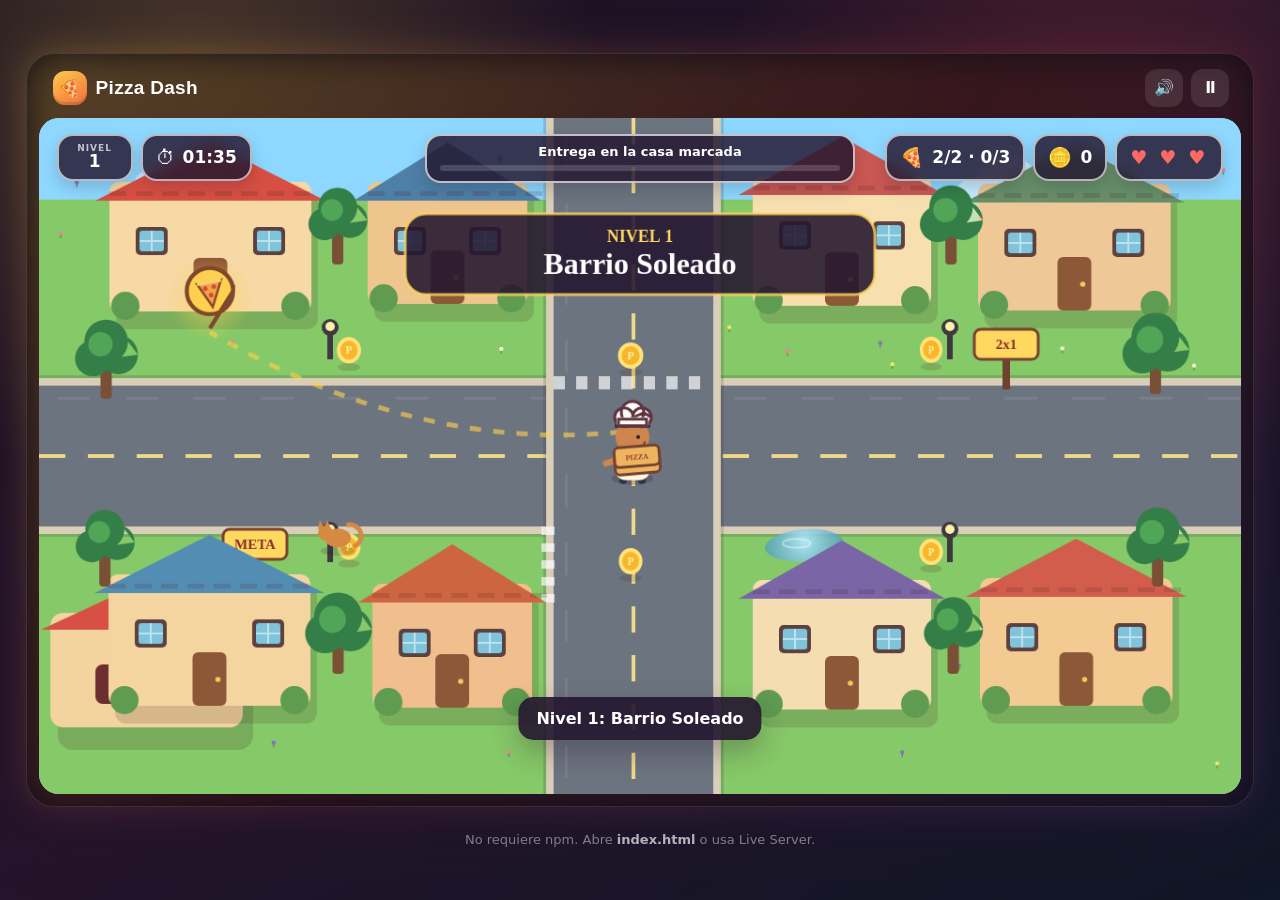
==== assets/levels/level-1/index.html @ 6b92b94e "Isolate game levels" ====
<!doctype html>
<html lang="es">
<head>
  <meta charset="utf-8" />
  <meta name="viewport" content="width=device-width, initial-scale=1, viewport-fit=cover" />
  <meta name="theme-color" content="#16111f" />
  <title>Pizza Dash — Aventura de reparto</title>
  <link rel="stylesheet" href="../../../styles.css"
  <link rel="stylesheet" href="level.css" />
</head>
<body>
  <main class="page-shell">
    <section class="game-frame" aria-label="Pizza Dash">
      <div class="frame-glow"></div>

      <header class="game-topbar">
        <div class="mini-brand">
          <span class="mini-brand__slice">🍕</span>
          <span>Pizza Dash</span>
        </div>
        <div class="topbar-actions">
          <button id="soundBtn" class="icon-button" type="button" aria-label="Activar o desactivar sonido">🔊</button>
          <button id="pauseBtn" class="icon-button hidden" type="button" aria-label="Pausar">Ⅱ</button>
        </div>
      </header>

      <div class="canvas-wrap">
        <canvas id="gameCanvas" width="1280" height="720" aria-label="Juego Pizza Dash"></canvas>

        <section id="hud" class="hud hidden" aria-live="polite">
          <div class="hud-group">
            <div class="hud-pill hud-pill--level">
              <span class="hud-label">NIVEL</span>
              <strong id="hudLevel">1</strong>
            </div>
            <div class="hud-pill">
              <span class="hud-icon">⏱</span>
              <strong id="hudTime">01:30</strong>
            </div>
          </div>

          <div class="hud-center">
            <div class="mission-card">
              <span id="missionText">Entrega la pizza</span>
              <div class="mission-progress">
                <span id="missionProgress"></span>
              </div>
            </div>
          </div>

          <div class="hud-group hud-group--right">
            <div class="hud-pill">
              <span class="hud-icon">🍕</span>
              <strong id="hudDeliveries">0/3</strong>
            </div>
            <div class="hud-pill">
              <span class="hud-icon">🪙</span>
              <strong id="hudScore">0</strong>
            </div>
            <div class="hud-pill hud-pill--hearts" id="hudHearts" aria-label="Vidas">♥ ♥ ♥</div>
          </div>
        </section>

        <section id="menuScreen" class="overlay-screen overlay-screen--menu">
          <div class="menu-hero">
            <div class="eyebrow">UNA AVENTURA SABROSA</div>
            <h1 class="logo-title">
              <span class="logo-title__pizza">PIZZA</span>
              <span class="logo-title__dash">DASH!</span>
            </h1>
            <p class="menu-copy">
              Reparte pizzas calientes, esquiva el tráfico y conviértete en la leyenda del barrio.
            </p>
            <div class="menu-actions">
              <button id="playBtn" class="primary-button" type="button">
                <span class="button-icon">▶</span>
                JUGAR
              </button>
              <button id="howBtn" class="secondary-button" type="button">CÓMO JUGAR</button>
            </div>
            <div class="controls-hint">
              <span><kbd>WASD</kbd> o <kbd>↑↓←→</kbd> mover</span>
              <span><kbd>E</kbd> o <kbd>ESPACIO</kbd> entregar</span>
              <span><kbd>SHIFT</kbd> correr</span>
            </div>
          </div>

          <div class="menu-character" aria-hidden="true">
            <div class="character-sun"></div>
            <div class="character-card">
              <div class="character-art">
                <div class="chef-hat">
                  <span></span><span></span><span></span>
                </div>
                <div class="chef-head">
                  <div class="chef-hair"></div>
                  <div class="chef-eye chef-eye--left"></div>
                  <div class="chef-eye chef-eye--right"></div>
                  <div class="chef-smile"></div>
                </div>
                <div class="chef-body">
                  <div class="chef-scarf"></div>
                  <div class="pizza-box-art">
                    <span>PIZZA</span>
                  </div>
                </div>
              </div>
              <div class="character-shadow"></div>
            </div>
          </div>
        </section>

        <section id="levelScreen" class="overlay-screen hidden">
          <div class="panel panel--wide">
            <div class="panel-heading">
              <div>
                <span class="eyebrow">ELIGE TU RUTA</span>
                <h2>Selecciona un nivel</h2>
              </div>
              <button id="backToMenuBtn" class="icon-button icon-button--light" type="button" aria-label="Volver">←</button>
            </div>

            <div class="level-grid">
              <button class="level-card level-card--one" data-level="0" data-url="../level-1/" type="button">
                <span class="level-number">01</span>
                <span class="level-scene">
                  <span class="scene-house scene-house--a"></span>
                  <span class="scene-house scene-house--b"></span>
                  <span class="scene-road"></span>
                  <span class="scene-tree scene-tree--a"></span>
                  <span class="scene-tree scene-tree--b"></span>
                </span>
                <span class="level-info">
                  <strong>Barrio Soleado</strong>
                  <small>3 entregas · Tráfico suave</small>
                </span>
                <span class="level-stars" id="stars-0">☆ ☆ ☆</span>
              </button>

              <button class="level-card level-card--two" data-level="1" data-url="../level-2/" type="button">
                <span class="level-number">02</span>
                <span class="level-scene">
                  <span class="scene-park"></span>
                  <span class="scene-pond"></span>
                  <span class="scene-tree scene-tree--c"></span>
                  <span class="scene-tree scene-tree--d"></span>
                </span>
                <span class="level-info">
                  <strong>Parque Central</strong>
                  <small>4 entregas · Charcos y gatos</small>
                </span>
                <span class="level-stars" id="stars-1">☆ ☆ ☆</span>
              </button>

              <button class="level-card level-card--three" data-level="2" data-url="../level-3/" type="button">
                <span class="level-number">03</span>
                <span class="level-scene">
                  <span class="scene-night-road"></span>
                  <span class="scene-neon scene-neon--a">PIZZA</span>
                  <span class="scene-neon scene-neon--b">CAFÉ</span>
                  <span class="scene-rain"></span>
                </span>
                <span class="level-info">
                  <strong>Ciudad Nocturna</strong>
                  <small>5 entregas · Lluvia y tráfico</small>
                </span>
                <span class="level-stars" id="stars-2">☆ ☆ ☆</span>
              </button>
            </div>
          </div>
        </section>

        <section id="howScreen" class="overlay-screen hidden">
          <div class="panel how-panel">
            <div class="panel-heading">
              <div>
                <span class="eyebrow">APRENDE EN 20 SEGUNDOS</span>
                <h2>Cómo jugar</h2>
              </div>
              <button id="closeHowBtn" class="icon-button icon-button--light" type="button" aria-label="Cerrar">×</button>
            </div>

            <div class="how-grid">
              <article class="how-item">
                <span class="how-number">1</span>
                <div class="how-illustration how-illustration--move">↕ ↔</div>
                <h3>Muévete</h3>
                <p>Usa WASD o las flechas para recorrer el mapa.</p>
              </article>
              <article class="how-item">
                <span class="how-number">2</span>
                <div class="how-illustration how-illustration--target">⌖</div>
                <h3>Sigue el marcador</h3>
                <p>La casa activa tiene una señal amarilla que rebota.</p>
              </article>
              <article class="how-item">
                <span class="how-number">3</span>
                <div class="how-illustration how-illustration--deliver">🍕</div>
                <h3>Entrega</h3>
                <p>Acércate a la puerta y presiona E o Espacio.</p>
              </article>
              <article class="how-item">
                <span class="how-number">4</span>
                <div class="how-illustration how-illustration--avoid">!</div>
                <h3>Evita choques</h3>
                <p>Los carros quitan una vida y algunos segundos.</p>
              </article>
            </div>

            <button id="howPlayBtn" class="primary-button primary-button--small" type="button">ENTENDIDO</button>
          </div>
        </section>

        <section id="pauseScreen" class="overlay-screen hidden">
          <div class="panel result-panel">
            <span class="result-icon">Ⅱ</span>
            <h2>Juego pausado</h2>
            <p>Respira. La pizza seguirá caliente.</p>
            <div class="result-actions">
              <button id="resumeBtn" class="primary-button primary-button--small" type="button">CONTINUAR</button>
              <button id="pauseMenuBtn" class="secondary-button" type="button">MENÚ</button>
            </div>
          </div>
        </section>

        <section id="resultScreen" class="overlay-screen hidden">
          <div class="panel result-panel">
            <span id="resultIcon" class="result-icon">🏆</span>
            <span id="resultEyebrow" class="eyebrow">MISIÓN COMPLETA</span>
            <h2 id="resultTitle">¡Entrega perfecta!</h2>
            <p id="resultMessage">El barrio ya tiene la cena lista.</p>

            <div class="result-stars" id="resultStars">★ ★ ★</div>

            <div class="result-stats">
              <div>
                <span>Tiempo</span>
                <strong id="resultTime">01:02</strong>
              </div>
              <div>
                <span>Puntaje</span>
                <strong id="resultScore">850</strong>
              </div>
              <div>
                <span>Entregas</span>
                <strong id="resultDeliveries">3/3</strong>
              </div>
            </div>

            <div class="result-actions">
              <button id="nextBtn" class="primary-button primary-button--small" type="button">SIGUIENTE NIVEL</button>
              <button id="retryBtn" class="secondary-button" type="button">REPETIR</button>
              <button id="resultMenuBtn" class="secondary-button" type="button">MENÚ</button>
            </div>
          </div>
        </section>

        <div id="toast" class="toast hidden">¡Pizza entregada!</div>

        <div class="mobile-controls" id="mobileControls">
          <div class="dpad">
            <button data-key="ArrowUp" class="dpad-up" aria-label="Arriba">▲</button>
            <button data-key="ArrowLeft" class="dpad-left" aria-label="Izquierda">◀</button>
            <button data-key="ArrowDown" class="dpad-down" aria-label="Abajo">▼</button>
            <button data-key="ArrowRight" class="dpad-right" aria-label="Derecha">▶</button>
          </div>
          <button id="mobileAction" class="mobile-action" aria-label="Entregar pizza">🍕</button>
        </div>
      </div>
    </section>

    <p class="page-note">
      No requiere npm. Abre <strong>index.html</strong> o usa Live Server.
    </p>
  </main>

  <script src="game.js"></script>
</body>
</html>
---- assets/levels/level-1/level.css ----
:root {
  --level-accent: #ef5a43;
}
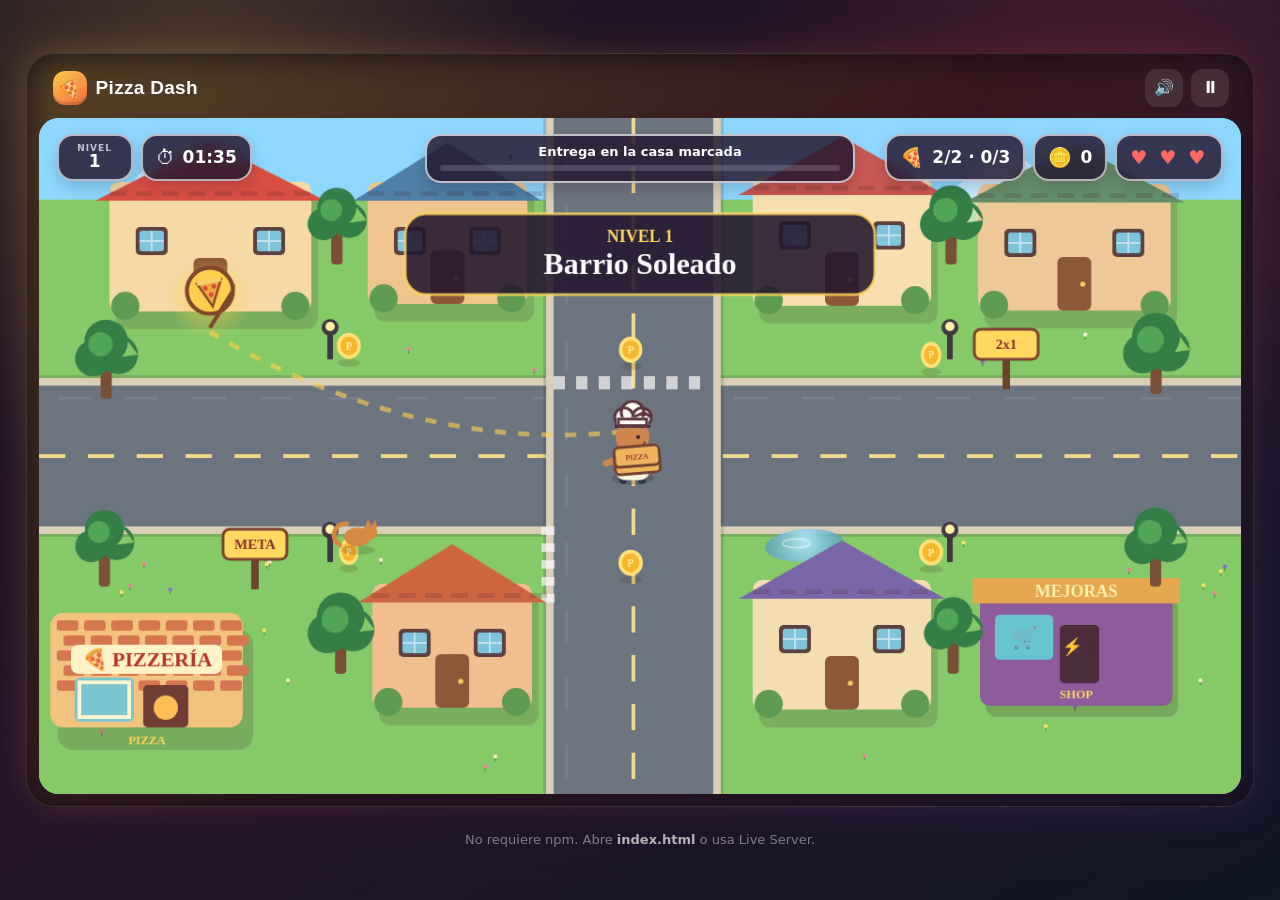
==== commit 5d9cede0: "Refine Level 1 shop and pizza spending" ====
--- a/assets/levels/level-1/index.html
+++ b/assets/levels/level-1/index.html
@@ -5,7 +5,7 @@
   <meta name="viewport" content="width=device-width, initial-scale=1, viewport-fit=cover" />
   <meta name="theme-color" content="#16111f" />
   <title>Pizza Dash — Aventura de reparto</title>
-  <link rel="stylesheet" href="../../../styles.css"
+  <link rel="stylesheet" href="../../../styles.css" />
   <link rel="stylesheet" href="level.css" />
 </head>
 <body>
@@ -223,6 +223,20 @@
           </div>
         </section>
 
+        <section id="shopScreen" class="overlay-screen hidden">
+          <div class="panel shop-panel">
+            <span class="eyebrow">TIENDA DEL BARRIO</span>
+            <h2>Mercado de mejoras</h2>
+            <p>WASD o flechas para elegir · Enter o Espacio para comprar</p>
+            <div class="shop-grid">
+              <button class="shop-card" id="speedUpgradeBtn" type="button"><span>🏃</span><strong>Zapatos turbo</strong><small>Velocidad +25</small><b></b></button>
+              <button class="shop-card" id="capacityUpgradeBtn" type="button"><span>🍕</span><strong>Mochila grande</strong><small>Capacidad +1</small><b></b></button>
+              <button class="shop-card" id="healthUpgradeBtn" type="button"><span>♥</span><strong>Corazón extra</strong><small>Salud +1</small><b></b></button>
+            </div>
+            <button id="closeShopBtn" class="secondary-button" type="button">CERRAR (ESC)</button>
+          </div>
+        </section>
+
         <section id="resultScreen" class="overlay-screen hidden">
           <div class="panel result-panel">
             <span id="resultIcon" class="result-icon">🏆</span>
--- a/styles.css
+++ b/styles.css
@@ -0,0 +1,1441 @@
+:root {
+  --ink: #24162f;
+  --ink-soft: #5e4a68;
+  --cream: #fff8e8;
+  --paper: #fffdf7;
+  --tomato: #ef4b3f;
+  --tomato-dark: #b92e32;
+  --cheese: #ffc84a;
+  --cheese-dark: #f59b2f;
+  --basil: #58a75c;
+  --purple: #7d4ab5;
+  --shadow: 0 26px 70px rgba(36, 22, 47, 0.32);
+}
+
+* {
+  box-sizing: border-box;
+}
+
+html,
+body {
+  margin: 0;
+  min-height: 100%;
+  background:
+    radial-gradient(circle at 15% 10%, rgba(255, 200, 74, 0.22), transparent 30%),
+    radial-gradient(circle at 85% 15%, rgba(239, 75, 63, 0.19), transparent 28%),
+    linear-gradient(145deg, #17101f 0%, #25142b 48%, #101726 100%);
+  color: var(--ink);
+  font-family: "Trebuchet MS", system-ui, -apple-system, BlinkMacSystemFont, "Segoe UI", sans-serif;
+  overflow-x: hidden;
+}
+
+html {
+  height: 100%;
+}
+
+body {
+  min-height: 100dvh;
+  width: 100%;
+}
+
+body::before {
+  content: "";
+  position: fixed;
+  inset: 0;
+  pointer-events: none;
+  opacity: 0.28;
+  background-image:
+    linear-gradient(rgba(255,255,255,0.025) 1px, transparent 1px),
+    linear-gradient(90deg, rgba(255,255,255,0.025) 1px, transparent 1px);
+  background-size: 28px 28px;
+}
+
+button,
+kbd {
+  font: inherit;
+}
+
+button {
+  cursor: pointer;
+}
+
+.hidden {
+  display: none !important;
+}
+
+.page-shell {
+  width: min(1500px, 100%);
+  margin: 0 auto;
+  min-height: 100dvh;
+  padding: clamp(8px, 2vw, 28px);
+  display: grid;
+  align-content: center;
+  gap: 12px;
+}
+
+.game-frame {
+  position: relative;
+  border: 1px solid rgba(255,255,255,0.12);
+  border-radius: 28px;
+  padding: 12px;
+  background: rgba(12, 10, 18, 0.84);
+  box-shadow: var(--shadow);
+  backdrop-filter: blur(18px);
+}
+
+.frame-glow {
+  position: absolute;
+  inset: -1px;
+  z-index: -1;
+  border-radius: 28px;
+  background: linear-gradient(135deg, rgba(255,196,77,.28), rgba(240,80,69,.16), rgba(125,74,181,.2));
+  filter: blur(18px);
+}
+
+.game-topbar {
+  height: 52px;
+  padding: 0 12px 8px 14px;
+  color: #fff;
+  display: flex;
+  align-items: center;
+  justify-content: space-between;
+}
+
+.mini-brand {
+  display: flex;
+  align-items: center;
+  gap: 9px;
+  font-family: "Arial Rounded MT Bold", "Trebuchet MS", sans-serif;
+  font-size: 19px;
+  font-weight: 800;
+  letter-spacing: .3px;
+}
+
+.mini-brand__slice {
+  display: inline-grid;
+  place-items: center;
+  width: 34px;
+  height: 34px;
+  border-radius: 12px;
+  background: linear-gradient(145deg, #ffca4e, #ef6d3f);
+  box-shadow: inset 0 -3px 0 rgba(99,38,32,.2);
+}
+
+.topbar-actions {
+  display: flex;
+  gap: 8px;
+}
+
+.icon-button {
+  width: 38px;
+  height: 38px;
+  border: 0;
+  border-radius: 12px;
+  color: #fff;
+  background: rgba(255,255,255,.1);
+  display: grid;
+  place-items: center;
+  font-weight: 900;
+  transition: transform .18s ease, background .18s ease;
+}
+
+.icon-button:hover {
+  transform: translateY(-2px);
+  background: rgba(255,255,255,.18);
+}
+
+.icon-button--light {
+  color: var(--ink);
+  background: #f2e8d7;
+}
+
+.canvas-wrap {
+  position: relative;
+  overflow: hidden;
+  width: 100%;
+  max-height: calc(100dvh - 118px);
+  aspect-ratio: 16 / 9;
+  border-radius: 20px;
+  background: #8fd7ff;
+  isolation: isolate;
+  touch-action: none;
+}
+
+#gameCanvas {
+  width: 100%;
+  height: 100%;
+  display: block;
+  background: #8fd7ff;
+  object-fit: contain;
+}
+
+.overlay-screen {
+  position: absolute;
+  inset: 0;
+  z-index: 15;
+  display: grid;
+  place-items: center;
+  padding: clamp(22px, 4vw, 64px);
+  background: rgba(24, 14, 30, 0.48);
+  backdrop-filter: blur(5px);
+  animation: overlayIn .3s ease both;
+}
+
+.overlay-screen--menu {
+  grid-template-columns: 1.1fr .9fr;
+  gap: 24px;
+  background:
+    linear-gradient(90deg, rgba(38,19,48,.93) 0%, rgba(38,19,48,.78) 46%, rgba(38,19,48,.18) 100%),
+    radial-gradient(circle at 76% 42%, rgba(255,202,74,.38), transparent 25%);
+  backdrop-filter: none;
+}
+
+@keyframes overlayIn {
+  from { opacity: 0; transform: scale(1.01); }
+  to { opacity: 1; transform: scale(1); }
+}
+
+.menu-hero {
+  align-self: center;
+  justify-self: start;
+  max-width: 660px;
+  color: #fff;
+  padding-left: clamp(12px, 4vw, 58px);
+}
+
+.eyebrow {
+  display: block;
+  color: var(--cheese);
+  font-size: 13px;
+  font-weight: 900;
+  letter-spacing: 2.2px;
+  text-transform: uppercase;
+  margin-bottom: 6px;
+}
+
+.logo-title {
+  display: flex;
+  flex-direction: column;
+  margin: 0;
+  font-family: "Arial Rounded MT Bold", "Trebuchet MS", sans-serif;
+  font-weight: 800;
+  font-size: clamp(62px, 9vw, 132px);
+  line-height: .72;
+  letter-spacing: 0;
+  transform: rotate(-2deg);
+  filter: drop-shadow(0 8px 0 rgba(61,18,33,.32));
+}
+
+.logo-title__pizza {
+  color: var(--cheese);
+  -webkit-text-stroke: 3px #6b2f23;
+  text-shadow:
+    0 4px 0 #f18a31,
+    0 8px 0 #c84a31;
+}
+
+.logo-title__dash {
+  padding-left: .32em;
+  color: #ff5e4e;
+  -webkit-text-stroke: 3px #6b2235;
+  text-shadow:
+    0 4px 0 #c93b39,
+    0 8px 0 #8f2434;
+}
+
+.menu-copy {
+  max-width: 620px;
+  margin: 34px 0 24px;
+  color: rgba(255,255,255,.82);
+  font-size: clamp(16px, 1.55vw, 23px);
+  line-height: 1.55;
+}
+
+.menu-actions,
+.result-actions {
+  display: flex;
+  flex-wrap: wrap;
+  gap: 12px;
+}
+
+.primary-button,
+.secondary-button {
+  min-height: 50px;
+  border-radius: 16px;
+  padding: 0 26px;
+  font-family: "Arial Rounded MT Bold", "Trebuchet MS", sans-serif;
+  font-size: 17px;
+  font-weight: 800;
+  letter-spacing: .4px;
+  transition: transform .16s ease, box-shadow .16s ease, filter .16s ease;
+}
+
+.primary-button {
+  border: 0;
+  color: #4c2919;
+  background: linear-gradient(180deg, #ffd85f 0%, #ffb63d 100%);
+  box-shadow:
+    0 6px 0 #c76e28,
+    0 13px 22px rgba(17, 8, 15, .28);
+}
+
+.primary-button:hover {
+  transform: translateY(-2px);
+  filter: brightness(1.04);
+}
+
+.primary-button:active {
+  transform: translateY(4px);
+  box-shadow: 0 2px 0 #c76e28;
+}
+
+.primary-button--small {
+  min-width: 180px;
+}
+
+.shop-panel {
+  width: min(920px, 100%);
+  text-align: center;
+  color: #fff;
+  background: linear-gradient(145deg, #61372d, #2b1b2d);
+  border: 4px solid #e4a44f;
+  box-shadow: 0 18px 0 rgba(43, 20, 28, .35), inset 0 0 0 3px rgba(255, 224, 137, .16);
+}
+
+.shop-panel h2 { margin: 4px 0 8px; color: #ffd85f; }
+.shop-panel p { margin: 0 0 22px; color: rgba(255,255,255,.75); }
+.shop-grid { display: grid; grid-template-columns: repeat(3, 1fr); gap: 16px; margin-bottom: 22px; }
+.shop-card { min-height: 190px; border: 3px solid rgba(255,216,95,.35); border-radius: 18px; padding: 18px 12px; color: #fff; background: rgba(255,255,255,.1); cursor: pointer; display: grid; place-items: center; gap: 5px; font: inherit; }
+.shop-card.is-selected, .shop-card:hover { border-color: #ffd85f; background: rgba(255,190,63,.2); transform: translateY(-3px); }
+.shop-card:disabled { opacity: .48; }
+.shop-card-icon { font-size: 48px; }
+.shop-card strong { font-size: 18px; }
+.shop-card small { color: rgba(255,255,255,.72); }
+.shop-card b { color: #ffd85f; font-size: 17px; }
+@media (max-width: 700px) { .shop-grid { grid-template-columns: 1fr; } .shop-card { min-height: 105px; } }
+
+.secondary-button {
+  border: 1px solid rgba(255,255,255,.24);
+  color: #fff;
+  background: rgba(255,255,255,.09);
+}
+
+.secondary-button:hover {
+  transform: translateY(-2px);
+  background: rgba(255,255,255,.16);
+}
+
+.button-icon {
+  margin-right: 10px;
+}
+
+.controls-hint {
+  display: flex;
+  flex-wrap: wrap;
+  gap: 18px;
+  margin-top: 26px;
+  color: rgba(255,255,255,.62);
+  font-size: 13px;
+}
+
+kbd {
+  display: inline-block;
+  padding: 3px 7px;
+  border: 1px solid rgba(255,255,255,.22);
+  border-radius: 7px;
+  color: #fff;
+  background: rgba(255,255,255,.09);
+  box-shadow: inset 0 -2px 0 rgba(0,0,0,.24);
+}
+
+.menu-character {
+  position: relative;
+  align-self: stretch;
+  min-height: 400px;
+}
+
+.character-sun {
+  position: absolute;
+  width: min(36vw, 480px);
+  height: min(36vw, 480px);
+  top: 50%;
+  left: 50%;
+  border-radius: 50%;
+  transform: translate(-48%, -50%);
+  background:
+    radial-gradient(circle, #ffe8a3 0%, #ffc955 58%, #ff9f3d 100%);
+  box-shadow: 0 0 100px rgba(255,190,64,.38);
+}
+
+.character-card {
+  position: absolute;
+  inset: 0;
+  display: grid;
+  place-items: center;
+  animation: hoverCharacter 3.2s ease-in-out infinite;
+}
+
+@keyframes hoverCharacter {
+  0%,100% { transform: translateY(4px) rotate(-1deg); }
+  50% { transform: translateY(-9px) rotate(1deg); }
+}
+
+.character-art {
+  position: relative;
+  width: clamp(220px, 27vw, 430px);
+  height: clamp(300px, 40vw, 580px);
+  filter: drop-shadow(0 25px 16px rgba(62,24,34,.34));
+}
+
+.chef-hat {
+  position: absolute;
+  left: 20%;
+  top: 3%;
+  width: 60%;
+  height: 23%;
+  border-radius: 44% 44% 26% 26%;
+  background: #fffaf0;
+  border: 8px solid #5b2b32;
+  z-index: 4;
+}
+
+.chef-hat span {
+  position: absolute;
+  top: -22%;
+  width: 42%;
+  height: 70%;
+  border-radius: 50%;
+  background: #fffaf0;
+  border: 8px solid #5b2b32;
+}
+
+.chef-hat span:nth-child(1) { left: -4%; }
+.chef-hat span:nth-child(2) { left: 30%; top: -35%; }
+.chef-hat span:nth-child(3) { right: -4%; }
+
+.chef-head {
+  position: absolute;
+  left: 23%;
+  top: 18%;
+  width: 54%;
+  height: 35%;
+  border-radius: 46% 46% 44% 44%;
+  background: #d88952;
+  border: 8px solid #5b2b32;
+  z-index: 3;
+  overflow: hidden;
+}
+
+.chef-hair {
+  position: absolute;
+  left: -8%;
+  right: -8%;
+  top: -18%;
+  height: 45%;
+  border-radius: 50%;
+  background: #3a2028;
+}
+
+.chef-eye {
+  position: absolute;
+  top: 45%;
+  width: 7%;
+  height: 10%;
+  border-radius: 50%;
+  background: #24131d;
+}
+
+.chef-eye--left { left: 31%; }
+.chef-eye--right { right: 31%; }
+
+.chef-smile {
+  position: absolute;
+  left: 40%;
+  bottom: 20%;
+  width: 20%;
+  height: 10%;
+  border-bottom: 5px solid #6d2c2d;
+  border-radius: 50%;
+}
+
+.chef-body {
+  position: absolute;
+  left: 19%;
+  top: 48%;
+  width: 62%;
+  height: 39%;
+  border-radius: 40% 40% 28% 28%;
+  background: #fff7e7;
+  border: 8px solid #5b2b32;
+}
+
+.chef-scarf {
+  position: absolute;
+  left: 34%;
+  top: -4%;
+  width: 32%;
+  height: 13%;
+  border-radius: 12px;
+  background: #e9453a;
+}
+
+.pizza-box-art {
+  position: absolute;
+  left: -12%;
+  top: 31%;
+  width: 124%;
+  height: 35%;
+  display: grid;
+  place-items: center;
+  border-radius: 15px;
+  color: #8b3129;
+  font-family: "Arial Rounded MT Bold", "Trebuchet MS", sans-serif;
+  font-size: clamp(24px, 3vw, 48px);
+  font-weight: 900;
+  background: #f5bd63;
+  border: 8px solid #7d3b2e;
+  transform: rotate(-4deg);
+}
+
+.character-shadow {
+  position: absolute;
+  bottom: 7%;
+  width: 56%;
+  height: 8%;
+  border-radius: 50%;
+  background: rgba(61,23,31,.34);
+  filter: blur(8px);
+}
+
+.panel {
+  width: min(820px, 96%);
+  max-height: min(88dvh, 680px);
+  overflow: auto;
+  padding: clamp(24px, 4vw, 46px);
+  border-radius: 26px;
+  background: rgba(255, 250, 239, .97);
+  box-shadow: 0 30px 80px rgba(30,13,35,.33);
+  border: 1px solid rgba(90,53,45,.11);
+}
+
+.panel--wide {
+  width: min(1160px, 98%);
+}
+
+.panel-heading {
+  display: flex;
+  align-items: center;
+  justify-content: space-between;
+  gap: 18px;
+  margin-bottom: 28px;
+}
+
+.panel-heading h2,
+.result-panel h2 {
+  margin: 0;
+  font-family: "Arial Rounded MT Bold", "Trebuchet MS", sans-serif;
+  color: var(--ink);
+  font-size: clamp(30px, 4vw, 52px);
+  line-height: 1;
+}
+
+.panel .eyebrow {
+  color: var(--tomato);
+}
+
+.level-grid {
+  display: grid;
+  grid-template-columns: repeat(3, 1fr);
+  gap: 18px;
+}
+
+.level-card {
+  position: relative;
+  min-height: 330px;
+  padding: 0;
+  overflow: hidden;
+  border: 0;
+  border-radius: 22px;
+  text-align: left;
+  text-decoration: none;
+  color: #fff;
+  background: #98cf78;
+  box-shadow: 0 10px 24px rgba(61,34,39,.15);
+  transition: transform .2s ease, box-shadow .2s ease;
+}
+
+.level-card:hover {
+  transform: translateY(-8px);
+  box-shadow: 0 18px 34px rgba(61,34,39,.24);
+}
+
+.level-card--two { background: #6ab879; }
+.level-card--three { background: #282b68; }
+
+.level-number {
+  position: absolute;
+  z-index: 3;
+  top: 14px;
+  left: 16px;
+  width: 46px;
+  height: 46px;
+  display: grid;
+  place-items: center;
+  border-radius: 14px;
+  color: var(--ink);
+  font-family: "Arial Rounded MT Bold", "Trebuchet MS", sans-serif;
+  font-weight: 900;
+  background: var(--cheese);
+  box-shadow: 0 5px 0 rgba(87,48,25,.25);
+}
+
+.level-scene {
+  position: relative;
+  display: block;
+  height: 225px;
+  overflow: hidden;
+  background:
+    linear-gradient(#84d7ff 0 42%, #96d778 42% 100%);
+}
+
+.level-card--two .level-scene {
+  background:
+    radial-gradient(circle at 60% 55%, #5ba9c4 0 12%, transparent 13%),
+    linear-gradient(#8fd9ff 0 35%, #78c56d 35% 100%);
+}
+
+.level-card--three .level-scene {
+  background:
+    radial-gradient(circle at 70% 18%, rgba(255,240,169,.72) 0 7%, transparent 8%),
+    linear-gradient(#1c245a 0 45%, #24284e 45% 100%);
+}
+
+.scene-road,
+.scene-night-road {
+  position: absolute;
+  left: -10%;
+  bottom: 20px;
+  width: 120%;
+  height: 82px;
+  transform: rotate(-8deg);
+  background: #667080;
+  border-top: 10px solid #d9cbb5;
+  border-bottom: 10px solid #d9cbb5;
+}
+
+.scene-night-road {
+  background: #383e59;
+  box-shadow: inset 0 0 25px rgba(90,150,255,.18);
+}
+
+.scene-road::after,
+.scene-night-road::after {
+  content: "";
+  position: absolute;
+  left: 0;
+  right: 0;
+  top: 50%;
+  height: 4px;
+  background: repeating-linear-gradient(90deg, #f9dd7a 0 22px, transparent 22px 42px);
+}
+
+.scene-house {
+  position: absolute;
+  width: 88px;
+  height: 74px;
+  bottom: 92px;
+  border-radius: 8px;
+  background: #fff3da;
+  box-shadow: inset 0 -8px 0 #e8c99a;
+}
+
+.scene-house::before {
+  content: "";
+  position: absolute;
+  left: -10px;
+  right: -10px;
+  top: -38px;
+  height: 48px;
+  clip-path: polygon(50% 0, 100% 100%, 0 100%);
+  background: #d64d3f;
+}
+
+.scene-house--a { left: 36px; }
+.scene-house--b { right: 34px; transform: scale(.86); }
+
+.scene-tree {
+  position: absolute;
+  width: 46px;
+  height: 46px;
+  border-radius: 50%;
+  background: #3f9353;
+  box-shadow: -18px 10px 0 #51a95f, 15px 12px 0 #2f7d45;
+}
+
+.scene-tree::after {
+  content: "";
+  position: absolute;
+  left: 20px;
+  top: 38px;
+  width: 8px;
+  height: 48px;
+  background: #7f5233;
+}
+
+.scene-tree--a { left: 10px; top: 60px; }
+.scene-tree--b { right: 16px; top: 42px; }
+.scene-tree--c { left: 20px; top: 54px; }
+.scene-tree--d { right: 20px; top: 35px; }
+
+.scene-park {
+  position: absolute;
+  inset: 46px 36px 20px;
+  border-radius: 35%;
+  border: 12px solid #dfc89e;
+  background: #73c367;
+}
+
+.scene-pond {
+  position: absolute;
+  left: 38%;
+  top: 52%;
+  width: 34%;
+  height: 22%;
+  border-radius: 50%;
+  background: #69b8d4;
+  box-shadow: inset 0 0 0 7px rgba(255,255,255,.2);
+}
+
+.scene-neon {
+  position: absolute;
+  padding: 6px 10px;
+  border-radius: 7px;
+  font-size: 12px;
+  font-weight: 900;
+  letter-spacing: 1px;
+  background: rgba(17,16,39,.7);
+}
+
+.scene-neon--a {
+  left: 22px;
+  top: 56px;
+  color: #ff6b8a;
+  border: 2px solid #ff4f75;
+  box-shadow: 0 0 15px #ff4f75;
+}
+
+.scene-neon--b {
+  right: 22px;
+  top: 88px;
+  color: #78d9ff;
+  border: 2px solid #55c9ff;
+  box-shadow: 0 0 15px #55c9ff;
+}
+
+.scene-rain {
+  position: absolute;
+  inset: 0;
+  opacity: .5;
+  background-image: repeating-linear-gradient(110deg, transparent 0 17px, rgba(190,220,255,.6) 18px 20px, transparent 21px 38px);
+}
+
+.level-info {
+  display: block;
+  padding: 20px 18px 6px;
+}
+
+.level-info strong {
+  display: block;
+  font-family: "Arial Rounded MT Bold", "Trebuchet MS", sans-serif;
+  font-size: 23px;
+  line-height: 1;
+}
+
+.level-info small {
+  display: block;
+  margin-top: 7px;
+  color: rgba(255,255,255,.76);
+  font-size: 13px;
+}
+
+.level-stars {
+  display: block;
+  padding: 0 18px 18px;
+  color: var(--cheese);
+  font-size: 22px;
+  letter-spacing: 3px;
+}
+
+.how-panel {
+  width: min(1040px, 98%);
+}
+
+.how-grid {
+  display: grid;
+  grid-template-columns: repeat(4, 1fr);
+  gap: 14px;
+  margin-bottom: 26px;
+}
+
+.how-item {
+  position: relative;
+  min-height: 230px;
+  padding: 22px 18px;
+  border-radius: 18px;
+  background: #f6eddc;
+  text-align: center;
+}
+
+.how-number {
+  position: absolute;
+  top: 12px;
+  left: 12px;
+  width: 29px;
+  height: 29px;
+  display: grid;
+  place-items: center;
+  border-radius: 10px;
+  color: #fff;
+  font-weight: 900;
+  background: var(--tomato);
+}
+
+.how-illustration {
+  width: 84px;
+  height: 84px;
+  margin: 8px auto 14px;
+  display: grid;
+  place-items: center;
+  border-radius: 24px;
+  color: #fff;
+  font-size: 35px;
+  font-weight: 900;
+  background: linear-gradient(145deg, var(--purple), #4f3a9a);
+  box-shadow: 0 10px 0 rgba(68,43,88,.14);
+}
+
+.how-illustration--target { background: linear-gradient(145deg, #ffb63d, #ef6d3f); }
+.how-illustration--deliver { background: linear-gradient(145deg, #5cad67, #3f8c55); }
+.how-illustration--avoid { background: linear-gradient(145deg, #ef4b3f, #b92e32); }
+
+.how-item h3 {
+  margin: 0 0 7px;
+  font-family: "Arial Rounded MT Bold", "Trebuchet MS", sans-serif;
+  font-size: 20px;
+}
+
+.how-item p {
+  margin: 0;
+  color: var(--ink-soft);
+  font-size: 14px;
+  line-height: 1.45;
+}
+
+.result-panel {
+  width: min(650px, 95%);
+  text-align: center;
+}
+
+.result-panel p {
+  color: var(--ink-soft);
+  font-size: 17px;
+}
+
+.result-icon {
+  display: block;
+  margin-bottom: 8px;
+  font-size: 64px;
+}
+
+.result-stars {
+  margin: 18px 0;
+  color: var(--cheese-dark);
+  font-size: 44px;
+  letter-spacing: 8px;
+  text-shadow: 0 4px 0 rgba(133,74,34,.16);
+}
+
+.result-stats {
+  display: grid;
+  grid-template-columns: repeat(3, 1fr);
+  gap: 12px;
+  margin: 22px 0 26px;
+}
+
+.result-stats div {
+  padding: 15px 10px;
+  border-radius: 16px;
+  background: #f3eadb;
+}
+
+.result-stats span {
+  display: block;
+  color: var(--ink-soft);
+  font-size: 12px;
+  font-weight: 800;
+  text-transform: uppercase;
+  letter-spacing: .8px;
+}
+
+.result-stats strong {
+  display: block;
+  margin-top: 3px;
+  font-family: "Arial Rounded MT Bold", "Trebuchet MS", sans-serif;
+  font-size: 23px;
+}
+
+.result-panel .secondary-button {
+  color: var(--ink);
+  border-color: #dbc9b1;
+  background: #f3eadb;
+}
+
+.hud {
+  position: absolute;
+  z-index: 10;
+  inset: 16px 18px auto;
+  display: grid;
+  grid-template-columns: 1fr auto 1fr;
+  align-items: start;
+  gap: 12px;
+  pointer-events: none;
+}
+
+.hud-group {
+  display: flex;
+  gap: 8px;
+}
+
+.hud-group--right {
+  justify-content: flex-end;
+}
+
+.hud-pill {
+  min-height: 47px;
+  padding: 8px 13px;
+  display: flex;
+  align-items: center;
+  gap: 8px;
+  border: 2px solid rgba(255,255,255,.65);
+  border-radius: 16px;
+  color: #fff;
+  background: rgba(36,22,47,.83);
+  box-shadow: 0 7px 15px rgba(24,11,30,.17);
+  backdrop-filter: blur(8px);
+}
+
+.hud-pill strong {
+  font-size: 17px;
+}
+
+.hud-label {
+  font-size: 9px;
+  font-weight: 900;
+  letter-spacing: 1px;
+  opacity: .7;
+}
+
+.hud-pill--level {
+  min-width: 76px;
+  flex-direction: column;
+  gap: 0;
+  justify-content: center;
+  line-height: 1;
+}
+
+.hud-icon {
+  font-size: 19px;
+}
+
+.hud-pill--hearts {
+  color: #ff6964;
+  letter-spacing: 3px;
+  font-size: 19px;
+}
+
+.hud-center {
+  min-width: clamp(240px, 34vw, 430px);
+}
+
+.mission-card {
+  padding: 8px 13px 10px;
+  border: 2px solid rgba(255,255,255,.7);
+  border-radius: 16px;
+  color: #fff;
+  background: rgba(36,22,47,.83);
+  text-align: center;
+  box-shadow: 0 7px 15px rgba(24,11,30,.17);
+}
+
+.mission-card > span {
+  display: block;
+  margin-bottom: 6px;
+  font-size: 13px;
+  font-weight: 900;
+}
+
+.mission-progress {
+  height: 6px;
+  overflow: hidden;
+  border-radius: 10px;
+  background: rgba(255,255,255,.16);
+}
+
+.mission-progress span {
+  display: block;
+  width: 0;
+  height: 100%;
+  border-radius: inherit;
+  background: linear-gradient(90deg, #ffd75e, #ff8e3c);
+  transition: width .25s ease;
+}
+
+.toast {
+  position: absolute;
+  z-index: 30;
+  left: 50%;
+  bottom: 8%;
+  transform: translateX(-50%);
+  padding: 12px 18px;
+  border-radius: 15px;
+  color: #fff;
+  font-weight: 900;
+  background: rgba(36,22,47,.9);
+  box-shadow: 0 12px 28px rgba(31,13,37,.28);
+  animation: toastIn .25s ease both;
+  max-width: min(86%, 560px);
+  text-align: center;
+}
+
+@keyframes toastIn {
+  from { opacity: 0; transform: translate(-50%, 12px); }
+  to { opacity: 1; transform: translate(-50%, 0); }
+}
+
+.mobile-controls {
+  position: absolute;
+  z-index: 12;
+  left: 18px;
+  right: 18px;
+  bottom: 18px;
+  display: none;
+  justify-content: space-between;
+  align-items: end;
+  pointer-events: none;
+}
+
+.dpad {
+  position: relative;
+  width: 148px;
+  height: 148px;
+  pointer-events: auto;
+}
+
+.dpad button,
+.mobile-action {
+  position: absolute;
+  width: 48px;
+  height: 48px;
+  border: 1px solid rgba(255,255,255,.4);
+  border-radius: 16px;
+  color: #fff;
+  background: rgba(36,22,47,.72);
+  backdrop-filter: blur(7px);
+  font-weight: 900;
+  touch-action: none;
+  user-select: none;
+}
+
+.dpad-up { left: 50px; top: 0; }
+.dpad-left { left: 0; top: 50px; }
+.dpad-down { left: 50px; top: 100px; }
+.dpad-right { left: 100px; top: 50px; }
+
+.mobile-action {
+  position: static;
+  width: 76px;
+  height: 76px;
+  border-radius: 50%;
+  font-size: 28px;
+  pointer-events: auto;
+  background: rgba(232,75,61,.85);
+}
+
+.page-note {
+  margin: 13px 0 0;
+  color: rgba(255,255,255,.52);
+  text-align: center;
+  font-size: 13px;
+}
+
+.page-note strong {
+  color: rgba(255,255,255,.78);
+}
+
+@media (max-width: 980px) {
+  .page-shell {
+    padding: 10px;
+  }
+
+  .game-frame {
+    border-radius: 20px;
+    padding: 7px;
+  }
+
+  .canvas-wrap {
+    border-radius: 15px;
+    max-height: calc(100dvh - 74px);
+  }
+
+  .overlay-screen--menu {
+    grid-template-columns: 1fr;
+  }
+
+  .menu-character {
+    display: none;
+  }
+
+  .menu-hero {
+    justify-self: center;
+    padding: 0;
+    text-align: center;
+  }
+
+  .logo-title {
+    align-items: center;
+  }
+
+  .logo-title__dash {
+    padding-left: 0;
+  }
+
+  .menu-actions,
+  .controls-hint {
+    justify-content: center;
+  }
+
+  .level-grid,
+  .how-grid {
+    grid-template-columns: 1fr;
+    max-height: 70vh;
+    overflow-y: auto;
+  }
+
+  .level-card {
+    min-height: 250px;
+  }
+
+  .hud {
+    inset: 8px 8px auto;
+    grid-template-columns: 1fr 1fr;
+    gap: 7px;
+  }
+
+  .hud-center {
+    order: 3;
+    grid-column: 1 / -1;
+    min-width: 0;
+  }
+
+  .hud-pill {
+    min-height: 39px;
+    padding: 5px 9px;
+    border-radius: 13px;
+  }
+
+  .hud-pill--level,
+  .hud-pill--hearts {
+    display: none;
+  }
+}
+
+@media (max-height: 720px) and (orientation: landscape) {
+  .page-shell {
+    padding: 4px;
+  }
+
+  .game-topbar {
+    height: 36px;
+    padding-bottom: 4px;
+  }
+
+  .canvas-wrap {
+    max-height: calc(100dvh - 46px);
+  }
+
+  .page-note {
+    display: none;
+  }
+
+  .overlay-screen {
+    padding: 10px;
+  }
+
+  .panel {
+    max-height: 92dvh;
+    padding: 18px;
+  }
+
+  .level-card {
+    min-height: 224px;
+  }
+
+  .level-scene {
+    height: 150px;
+  }
+
+  .how-item {
+    min-height: 170px;
+    padding: 18px 12px;
+  }
+
+  .how-illustration {
+    width: 58px;
+    height: 58px;
+    font-size: 26px;
+  }
+}
+
+@media (hover: none) and (pointer: coarse) {
+  .mobile-controls {
+    display: flex;
+  }
+}
+
+@media (max-width: 650px) {
+  html,
+  body {
+    width: 100%;
+    min-height: 100dvh;
+    overflow: hidden;
+  }
+
+  body::before,
+  .frame-glow,
+  .page-note {
+    display: none;
+  }
+
+  .page-shell {
+    width: 100dvw;
+    min-height: 100dvh;
+    padding: env(safe-area-inset-top) 0 env(safe-area-inset-bottom);
+    display: block;
+  }
+
+  .game-frame {
+    width: 100dvw;
+    height: calc(100dvh - env(safe-area-inset-top) - env(safe-area-inset-bottom));
+    padding: 0;
+    border: 0;
+    border-radius: 0;
+    background: #120f1b;
+    box-shadow: none;
+  }
+
+  .game-topbar {
+    position: absolute;
+    z-index: 24;
+    top: max(6px, env(safe-area-inset-top));
+    left: 8px;
+    right: 8px;
+    height: 34px;
+    padding: 0;
+    background: transparent;
+    pointer-events: none;
+  }
+
+  .topbar-actions,
+  .mini-brand {
+    pointer-events: auto;
+    border-radius: 12px;
+    background: rgba(18,15,27,.68);
+    backdrop-filter: blur(8px);
+  }
+
+  .mini-brand {
+    padding: 3px 8px 3px 3px;
+  }
+
+  .mini-brand {
+    font-size: 13px;
+  }
+
+  .mini-brand__slice {
+    width: 28px;
+    height: 28px;
+    border-radius: 9px;
+  }
+
+  .icon-button {
+    width: 32px;
+    height: 32px;
+    border-radius: 10px;
+  }
+
+  .canvas-wrap {
+    width: 100dvw;
+    height: calc(100dvh - env(safe-area-inset-top) - env(safe-area-inset-bottom));
+    max-height: none;
+    aspect-ratio: auto;
+    border-radius: 0;
+    display: grid;
+    place-items: center;
+  }
+
+  #gameCanvas {
+    width: 100%;
+    height: auto;
+    max-width: 100%;
+    max-height: 100%;
+    object-fit: contain;
+    background: #16111f;
+  }
+
+  .overlay-screen {
+    padding: max(48px, env(safe-area-inset-top)) 10px max(14px, env(safe-area-inset-bottom));
+    overflow: hidden;
+  }
+
+  .overlay-screen--menu {
+    place-items: center;
+    background:
+      linear-gradient(180deg, rgba(38,19,48,.9), rgba(38,19,48,.72)),
+      radial-gradient(circle at 50% 34%, rgba(255,202,74,.25), transparent 36%);
+  }
+
+  .menu-hero {
+    width: min(100%, 390px);
+    max-width: 390px;
+    padding: 0 8px;
+    align-self: center;
+  }
+
+  .eyebrow {
+    font-size: 10px;
+    letter-spacing: 1.4px;
+    white-space: normal;
+  }
+
+  .logo-title {
+    font-size: clamp(34px, 16vw, 62px);
+    line-height: .84;
+    letter-spacing: 0;
+    max-width: 100%;
+    overflow-wrap: anywhere;
+    filter: drop-shadow(0 5px 0 rgba(61,18,33,.32));
+  }
+
+  .logo-title__pizza,
+  .logo-title__dash {
+    -webkit-text-stroke-width: 2px;
+  }
+
+  .menu-copy {
+    max-width: 34ch;
+    margin: 14px auto 14px;
+    font-size: clamp(13px, 4vw, 16px);
+    line-height: 1.38;
+  }
+
+  .primary-button,
+  .secondary-button {
+    min-height: 42px;
+    padding: 0 14px;
+    font-size: 14px;
+  }
+
+  .controls-hint {
+    display: none;
+  }
+
+  .panel {
+    width: min(94dvw, 420px);
+    max-height: calc(100dvh - 76px - env(safe-area-inset-top) - env(safe-area-inset-bottom));
+    padding: 20px;
+    border-radius: 20px;
+  }
+
+  .panel-heading h2,
+  .result-panel h2 {
+    font-size: clamp(26px, 9vw, 38px);
+  }
+
+  .panel-heading {
+    margin-bottom: 16px;
+  }
+
+  .result-stats {
+    grid-template-columns: 1fr;
+  }
+
+  .hud-group {
+    gap: 4px;
+    flex-wrap: wrap;
+  }
+
+  .hud {
+    inset: 46px 6px auto;
+  }
+
+  .hud-pill {
+    min-height: 34px;
+    padding: 4px 7px;
+    border-width: 1px;
+  }
+
+  .hud-pill strong {
+    font-size: 13px;
+  }
+
+  .hud-pill--hearts {
+    display: none;
+  }
+
+  .mission-card > span {
+    font-size: 12px;
+  }
+
+  .mobile-controls {
+    left: 10px;
+    right: 10px;
+    bottom: max(10px, env(safe-area-inset-bottom));
+  }
+
+  .dpad {
+    width: 118px;
+    height: 118px;
+  }
+
+  .dpad button {
+    width: 40px;
+    height: 40px;
+    border-radius: 14px;
+  }
+
+  .dpad-up { left: 39px; top: 0; }
+  .dpad-left { left: 0; top: 39px; }
+  .dpad-down { left: 39px; top: 78px; }
+  .dpad-right { left: 78px; top: 39px; }
+
+  .mobile-action {
+    width: 60px;
+    height: 60px;
+    font-size: 24px;
+  }
+}
+
+@media (max-width: 650px) and (orientation: landscape) {
+  #gameCanvas {
+    width: auto;
+    height: 100%;
+  }
+
+  .overlay-screen {
+    padding: 8px;
+  }
+
+  .logo-title {
+    font-size: clamp(34px, 12vw, 62px);
+  }
+}
--- a/assets/levels/level-1/level.css
+++ b/assets/levels/level-1/level.css
@@ -1,3 +1,13 @@
 :root {
   --level-accent: #ef5a43;
 }
+ .shop-panel { width:min(920px,100%); text-align:center; color:#fff; background:linear-gradient(145deg,#61372d,#2b1b2d); border:4px solid #e4a44f; }
+.shop-panel h2 { margin:4px 0 8px; color:#ffd85f; }
+.shop-panel p { color:rgba(255,255,255,.75); }
+.shop-grid { display:grid; grid-template-columns:repeat(3,1fr); gap:16px; margin:22px 0; }
+.shop-card { min-height:180px; border:3px solid rgba(255,216,95,.35); border-radius:18px; color:#fff; background:rgba(255,255,255,.1); cursor:pointer; display:grid; place-items:center; gap:5px; font:inherit; }
+.shop-card.is-selected,.shop-card:hover { border-color:#ffd85f; background:rgba(255,190,63,.2); transform:translateY(-3px); }
+.shop-card:disabled { opacity:.48; }
+.shop-card span { font-size:48px; }
+.shop-card b { color:#ffd85f; }
+@media (max-width:700px) { .shop-grid { grid-template-columns:1fr; } .shop-card { min-height:100px; } }
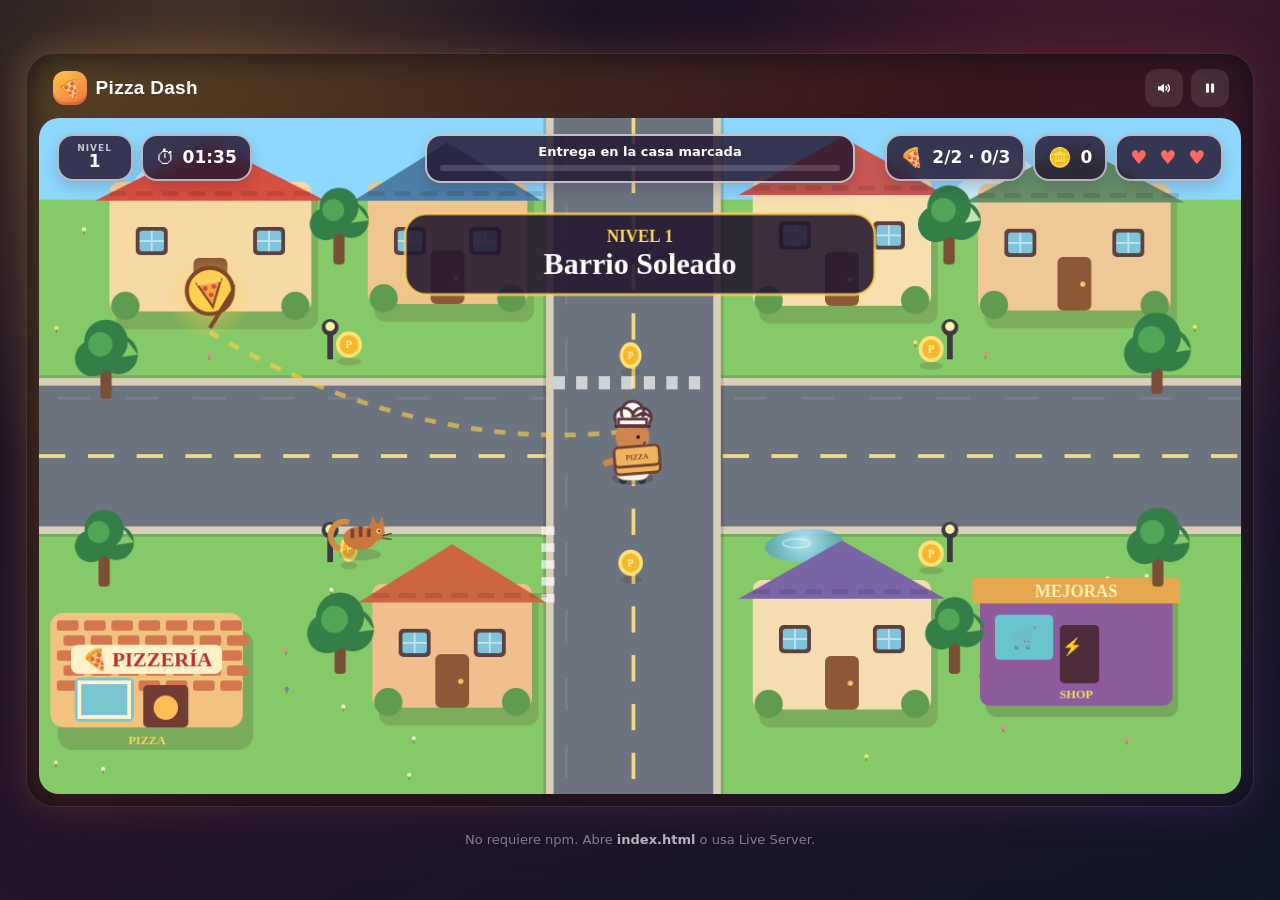
==== commit a042feb4: "Polish level flow and mobile layouts" ====
--- a/assets/levels/level-1/index.html
+++ b/assets/levels/level-1/index.html
@@ -19,8 +19,19 @@
           <span>Pizza Dash</span>
         </div>
         <div class="topbar-actions">
-          <button id="soundBtn" class="icon-button" type="button" aria-label="Activar o desactivar sonido">🔊</button>
-          <button id="pauseBtn" class="icon-button hidden" type="button" aria-label="Pausar">Ⅱ</button>
+          <button id="soundBtn" class="icon-button" type="button" aria-label="Activar o desactivar sonido">
+            <svg class="control-icon control-icon--sound" viewBox="0 0 24 24" aria-hidden="true" focusable="false">
+              <path class="sound-speaker" d="M3 9v6h4l5 4V5L7 9H3Z"></path>
+              <path class="sound-wave" d="M15 9.5c1.2 1.4 1.2 3.6 0 5M18 7c2.4 2.8 2.4 7.2 0 10"></path>
+              <path class="sound-muted" d="M4 4l16 16"></path>
+            </svg>
+          </button>
+          <button id="pauseBtn" class="icon-button hidden" type="button" aria-label="Pausar">
+            <svg class="control-icon" viewBox="0 0 24 24" aria-hidden="true" focusable="false">
+              <rect x="6" y="5" width="4.5" height="14" rx="1.5"></rect>
+              <rect x="13.5" y="5" width="4.5" height="14" rx="1.5"></rect>
+            </svg>
+          </button>
         </div>
       </header>
 
@@ -165,6 +176,23 @@
                   <small>5 entregas · Lluvia y tráfico</small>
                 </span>
                 <span class="level-stars" id="stars-2">☆ ☆ ☆</span>
+              </button>
+
+              <button class="level-card level-card--four" data-level="3" data-url="../level-4/" type="button">
+                <span class="level-number">04</span>
+                <span class="level-scene">
+                  <span class="scene-industrial-sun"></span>
+                  <span class="scene-industrial-building scene-industrial-building--a"></span>
+                  <span class="scene-industrial-building scene-industrial-building--b"></span>
+                  <span class="scene-industrial-road scene-industrial-road--a"></span>
+                  <span class="scene-industrial-road scene-industrial-road--b"></span>
+                  <span class="scene-industrial-road scene-industrial-road--c"></span>
+                </span>
+                <span class="level-info">
+                  <strong>Zona Industrial</strong>
+                  <small>6 entregas · 55 segundos</small>
+                </span>
+                <span class="level-stars" id="stars-3">☆ ☆ ☆</span>
               </button>
             </div>
           </div>
@@ -227,7 +255,7 @@
           <div class="panel shop-panel">
             <span class="eyebrow">TIENDA DEL BARRIO</span>
             <h2>Mercado de mejoras</h2>
-            <p>WASD o flechas para elegir · Enter o Espacio para comprar</p>
+            <p>Flechas/WASD · Enter/Espacio para comprar</p>
             <div class="shop-grid">
               <button class="shop-card" id="speedUpgradeBtn" type="button"><span>🏃</span><strong>Zapatos turbo</strong><small>Velocidad +25</small><b></b></button>
               <button class="shop-card" id="capacityUpgradeBtn" type="button"><span>🍕</span><strong>Mochila grande</strong><small>Capacidad +1</small><b></b></button>
@@ -273,12 +301,26 @@
 
         <div class="mobile-controls" id="mobileControls">
           <div class="dpad">
-            <button data-key="ArrowUp" class="dpad-up" aria-label="Arriba">▲</button>
-            <button data-key="ArrowLeft" class="dpad-left" aria-label="Izquierda">◀</button>
-            <button data-key="ArrowDown" class="dpad-down" aria-label="Abajo">▼</button>
-            <button data-key="ArrowRight" class="dpad-right" aria-label="Derecha">▶</button>
-          </div>
-          <button id="mobileAction" class="mobile-action" aria-label="Entregar pizza">🍕</button>
+            <button data-key="ArrowUp" class="dpad-up" aria-label="Arriba">
+              <svg class="control-icon" viewBox="0 0 24 24" aria-hidden="true" focusable="false"><path d="M12 6 5 17h14L12 6Z"></path></svg>
+            </button>
+            <button data-key="ArrowLeft" class="dpad-left" aria-label="Izquierda">
+              <svg class="control-icon" viewBox="0 0 24 24" aria-hidden="true" focusable="false"><path d="M6 12 17 5v14L6 12Z"></path></svg>
+            </button>
+            <button data-key="ArrowDown" class="dpad-down" aria-label="Abajo">
+              <svg class="control-icon" viewBox="0 0 24 24" aria-hidden="true" focusable="false"><path d="M12 18 5 7h14l-7 11Z"></path></svg>
+            </button>
+            <button data-key="ArrowRight" class="dpad-right" aria-label="Derecha">
+              <svg class="control-icon" viewBox="0 0 24 24" aria-hidden="true" focusable="false"><path d="m18 12-11 7V5l11 7Z"></path></svg>
+            </button>
+          </div>
+          <button id="mobileAction" class="mobile-action" aria-label="Entregar pizza">
+            <svg class="control-icon control-icon--box" viewBox="0 0 32 32" aria-hidden="true" focusable="false">
+              <path d="M6 9.5 16 5l10 4.5v14L16 28 6 23.5v-14Z"></path>
+              <path d="M6 9.5 16 14l10-4.5M16 14v14"></path>
+              <path d="M11 18h10M11 22h10"></path>
+            </svg>
+          </button>
         </div>
       </div>
     </section>
--- a/styles.css
+++ b/styles.css
@@ -610,6 +610,82 @@
     linear-gradient(#1c245a 0 45%, #24284e 45% 100%);
 }
 
+.level-card--four .level-scene {
+  background: linear-gradient(180deg, #f39a62 0%, #f6b36b 42%, #9b6857 43%, #75545a 100%);
+}
+
+.scene-industrial-sun {
+  position: absolute;
+  top: 16px;
+  right: 24px;
+  width: 42px;
+  height: 42px;
+  border-radius: 50%;
+  background: #ffd27a;
+  box-shadow: 0 0 22px rgba(255, 191, 104, .7);
+}
+
+.scene-industrial-building {
+  position: absolute;
+  bottom: 40px;
+  width: 72px;
+  height: 54px;
+  border: 5px solid #764b45;
+  background: #bd7655;
+  box-shadow: inset 0 12px 0 #9b5649;
+}
+
+.scene-industrial-building::after {
+  content: "";
+  position: absolute;
+  inset: 20px 10px 8px;
+  background: repeating-linear-gradient(90deg, #ffd484 0 10px, transparent 10px 18px);
+}
+
+.scene-industrial-building--a { left: 20px; }
+.scene-industrial-building--b { right: 24px; height: 66px; }
+
+.scene-industrial-road {
+  position: absolute;
+  left: 0;
+  width: 100%;
+  height: 9px;
+  background: #4e4751;
+  border-top: 2px solid rgba(255, 221, 130, .8);
+  border-bottom: 2px solid rgba(255, 221, 130, .8);
+  transform: skewY(-8deg);
+}
+
+.scene-industrial-road::after {
+  content: "";
+  position: absolute;
+  left: 8%;
+  right: 8%;
+  top: 2px;
+  border-top: 2px dashed #f9cf69;
+}
+
+.scene-industrial-road--a { bottom: 20px; }
+.scene-industrial-road--b { bottom: 62px; }
+.scene-industrial-road--c {
+  top: 0;
+  left: 47%;
+  width: 9px;
+  height: 100%;
+  transform: none;
+  border: 0;
+}
+
+.scene-industrial-road--c::after {
+  top: 8%;
+  bottom: 8%;
+  left: 3px;
+  right: auto;
+  height: 84%;
+  border-top: 0;
+  border-left: 2px dashed #f9cf69;
+}
+
 .scene-road,
 .scene-night-road {
   position: absolute;
--- a/assets/levels/level-1/level.css
+++ b/assets/levels/level-1/level.css
@@ -1,13 +1,236 @@
 :root {
   --level-accent: #ef5a43;
 }
- .shop-panel { width:min(920px,100%); text-align:center; color:#fff; background:linear-gradient(145deg,#61372d,#2b1b2d); border:4px solid #e4a44f; }
-.shop-panel h2 { margin:4px 0 8px; color:#ffd85f; }
-.shop-panel p { color:rgba(255,255,255,.75); }
-.shop-grid { display:grid; grid-template-columns:repeat(3,1fr); gap:16px; margin:22px 0; }
-.shop-card { min-height:180px; border:3px solid rgba(255,216,95,.35); border-radius:18px; color:#fff; background:rgba(255,255,255,.1); cursor:pointer; display:grid; place-items:center; gap:5px; font:inherit; }
-.shop-card.is-selected,.shop-card:hover { border-color:#ffd85f; background:rgba(255,190,63,.2); transform:translateY(-3px); }
-.shop-card:disabled { opacity:.48; }
-.shop-card span { font-size:48px; }
-.shop-card b { color:#ffd85f; }
-@media (max-width:700px) { .shop-grid { grid-template-columns:1fr; } .shop-card { min-height:100px; } }
+
+.canvas-wrap,
+#gameCanvas {
+  background: #17192d;
+}
+
+.topbar-actions .icon-button {
+  position: relative;
+  overflow: hidden;
+  color: transparent;
+  font-size: 0;
+  -webkit-touch-callout: none;
+  user-select: none;
+}
+
+.control-icon {
+  width: 62%;
+  height: 62%;
+  display: block;
+  color: #fff;
+  fill: currentColor;
+  stroke: currentColor;
+  stroke-width: 2.4;
+  stroke-linecap: round;
+  stroke-linejoin: round;
+  pointer-events: none;
+  user-select: none;
+  -webkit-user-select: none;
+  -webkit-touch-callout: none;
+}
+
+.control-icon path,
+.control-icon rect {
+  pointer-events: none;
+}
+
+.sound-speaker,
+.control-icon rect,
+.dpad .control-icon path {
+  stroke: none;
+}
+
+.sound-wave,
+.sound-muted,
+.control-icon--box path + path {
+  fill: none;
+}
+
+.sound-muted {
+  display: none;
+  stroke-width: 2.8;
+}
+
+#soundBtn.is-muted .sound-wave {
+  display: none;
+}
+
+#soundBtn.is-muted .sound-muted {
+  display: block;
+}
+
+@media (max-width: 650px), (hover: none) and (pointer: coarse), (orientation: landscape) and (max-height: 760px) {
+  .canvas-wrap,
+  #gameCanvas {
+    background: #17192d;
+  }
+
+  .canvas-wrap {
+    display: block;
+  }
+
+  #gameCanvas {
+    position: absolute;
+    left: 0;
+    top: 0;
+    width: auto;
+    height: auto;
+    max-width: none;
+    max-height: none;
+    object-fit: fill;
+    will-change: transform;
+  }
+
+  .hud {
+    inset: max(46px, env(safe-area-inset-top)) 8px auto;
+    grid-template-columns: minmax(0, 1fr) auto;
+    gap: 6px;
+  }
+
+  .hud-group {
+    flex-wrap: nowrap;
+  }
+
+  .hud-center {
+    grid-column: 1 / -1;
+    min-width: 0;
+    order: 3;
+  }
+
+  .mission-card {
+    padding: 7px 10px 8px;
+    border-radius: 14px;
+  }
+
+  .mission-card > span {
+    margin-bottom: 5px;
+    font-size: 11px;
+    line-height: 1.15;
+  }
+
+  .toast {
+    bottom: calc(94px + env(safe-area-inset-bottom));
+    max-width: 64dvw;
+    padding: 9px 12px;
+    font-size: 14px;
+  }
+
+  .mobile-controls {
+    bottom: max(14px, env(safe-area-inset-bottom));
+    -webkit-touch-callout: none;
+    -webkit-user-select: none;
+    user-select: none;
+  }
+
+  .dpad button,
+  .mobile-action {
+    position: absolute;
+    display: grid;
+    place-items: center;
+    color: transparent;
+    font-size: 0;
+    overflow: hidden;
+    border: 2px solid rgba(255,255,255,.32);
+    background:
+      linear-gradient(180deg, rgba(83,96,130,.58), rgba(37,29,54,.54));
+    box-shadow:
+      inset 0 2px 0 rgba(255,255,255,.12),
+      0 7px 16px rgba(10,8,20,.16);
+    backdrop-filter: blur(7px);
+    -webkit-touch-callout: none;
+    -webkit-user-select: none;
+    user-select: none;
+  }
+
+  .dpad .control-icon {
+    width: 48%;
+    height: 48%;
+  }
+
+  .dpad.is-sprinting button {
+    border-color: rgba(255,216,95,.58);
+    box-shadow:
+      inset 0 2px 0 rgba(255,255,255,.16),
+      0 0 0 3px rgba(255,216,95,.12),
+      0 10px 22px rgba(255,151,61,.16);
+  }
+
+  .mobile-action {
+    position: static;
+    background:
+      radial-gradient(circle at 35% 24%, rgba(255,255,255,.22), transparent 24%),
+      linear-gradient(180deg, rgba(239,99,88,.66), rgba(200,66,61,.62));
+  }
+
+  .mobile-action .control-icon {
+    width: 58%;
+    height: 58%;
+    color: #ffe0a0;
+    filter: drop-shadow(0 2px 0 rgba(92,34,28,.45));
+  }
+}
+
+@media (max-width: 650px) and (orientation: landscape), (hover: none) and (pointer: coarse) and (orientation: landscape), (orientation: landscape) and (max-height: 760px) {
+  #gameCanvas {
+    width: auto;
+    height: auto;
+  }
+
+  .hud {
+    inset: 8px 8px auto;
+    grid-template-columns: auto minmax(210px, .65fr) auto;
+    align-items: start;
+  }
+
+  .hud-center {
+    grid-column: auto;
+    order: initial;
+  }
+}
+
+.shop-panel { box-sizing: border-box; width: min(920px, 100%); text-align: center; color: #fff; background: linear-gradient(145deg,#61372d,#2b1b2d); border: 4px solid #e4a44f; }
+.shop-panel h2 { margin: 4px 0 8px; color: #ffd85f; }
+.shop-panel p { color: rgba(255,255,255,.75); }
+.shop-grid { display: grid; grid-template-columns: repeat(3,1fr); gap: 16px; margin: 22px 0; }
+.shop-card { min-height: 180px; border: 3px solid rgba(255,216,95,.35); border-radius: 18px; color: #fff; background: rgba(255,255,255,.1); cursor: pointer; display: grid; place-items: center; gap: 5px; font: inherit; }
+.shop-card.is-selected,
+.shop-card:hover { border-color: #ffd85f; background: rgba(255,190,63,.2); transform: translateY(-3px); }
+.shop-card:disabled { opacity: .48; }
+.shop-card span { font-size: 48px; }
+.shop-card b { color: #ffd85f; }
+@media (max-width: 700px) { .shop-grid { grid-template-columns: 1fr; } .shop-card { min-height: 100px; } }
+
+@media (max-width: 650px) {
+  .shop-panel {
+    width: calc(100dvw - 48px) !important;
+    min-width: 0;
+    max-width: calc(100dvw - 48px);
+    max-height: calc(100dvh - 72px);
+    padding: 18px 14px;
+    overflow-y: auto;
+  }
+
+  .shop-panel p {
+    white-space: normal;
+    line-height: 1.25;
+    overflow-wrap: anywhere;
+    font-size: 13px;
+  }
+
+  .shop-grid {
+    gap: 12px;
+    margin: 16px 0;
+  }
+
+  .shop-card {
+    min-height: 108px;
+    padding: 12px 8px;
+  }
+
+  .shop-card span {
+    font-size: 34px;
+  }
+}
